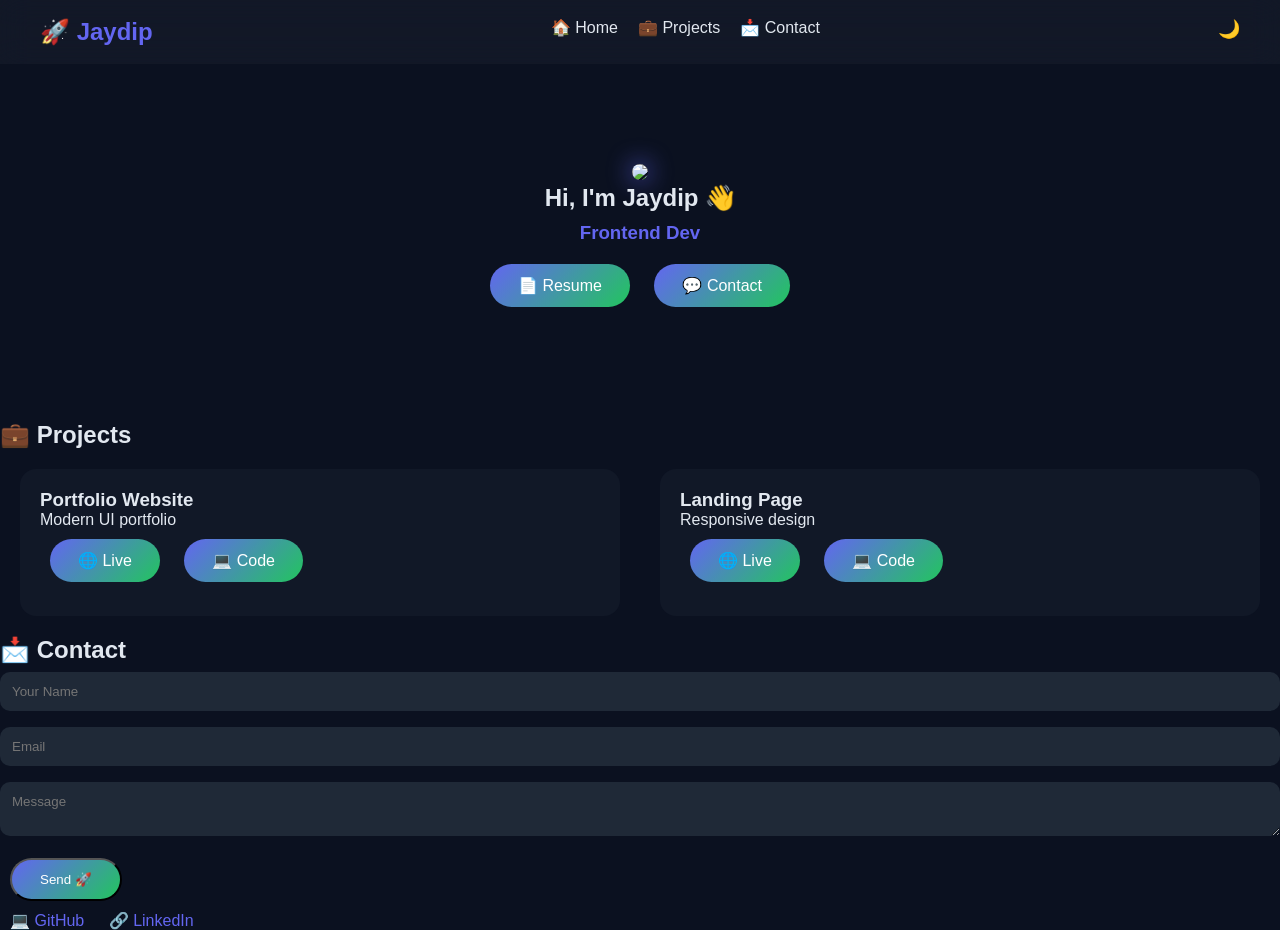
==== index.html @ b1b32c69 "Update index.html" ====
<!DOCTYPE html>
<html lang="en">
<head>
<meta charset="UTF-8">
<meta name="viewport" content="width=device-width, initial-scale=1.0">
<title>Jaydip | Portfolio</title>

<style>

/* RESET */
*{margin:0;padding:0;box-sizing:border-box;font-family:'Poppins',sans-serif}

/* THEME */
:root{
  --bg:#0b1120;
  --text:#e2e8f0;
  --card:#111827;
  --primary:#6366f1;
  --secondary:#22c55e;
}

.light{
  --bg:#f8fafc;
  --text:#0f172a;
  --card:#ffffff;
}

/* BODY */
body{
  background:var(--bg);
  color:var(--text);
  transition:.4s;
  scroll-behavior:smooth;
}

/* NAVBAR */
nav{
  position:sticky;
  top:0;
  display:flex;
  justify-content:space-between;
  padding:18px 40px;
  backdrop-filter:blur(15px);
  background:rgba(255,255,255,0.03);
}

nav h2{color:var(--primary)}

nav ul{
  display:flex;
  gap:20px;
  list-style:none;
}

nav a{
  color:var(--text);
  text-decoration:none;
  position:relative;
}

/* underline animation */
nav a::after{
  content:"";
  position:absolute;
  width:0%;
  height:2px;
  bottom:-5px;
  left:0;
  background:var(--primary);
  transition:.3s;
}
nav a:hover::after{width:100%}

/* toggle */
.toggle{
  cursor:pointer;
  font-size:18px;
}

/* HERO */
#home{
  text-align:center;
  padding:100px 20px;
}

#home img{
  width:120px;
  border-radius:50%;
  box-shadow:0 0 25px var(--primary);
}

#typing{
  color:var(--primary);
  margin:10px 0;
}

/* 💧 FLOW BUTTON */
.btn{
  position:relative;
  display:inline-block;
  padding:12px 28px;
  margin:10px;
  border-radius:30px;
  color:white;
  text-decoration:none;
  background:linear-gradient(135deg,var(--primary),var(--secondary));
  overflow:hidden;
  transition:.4s;
}

/* flowing shine */
.btn::before{
  content:"";
  position:absolute;
  top:0;
  left:-100%;
  width:100%;
  height:100%;
  background:linear-gradient(120deg,transparent,rgba(255,255,255,0.5),transparent);
  transition:.5s;
}

.btn:hover::before{left:100%}

.btn:hover{
  transform:translateY(-5px) scale(1.05);
  box-shadow:0 10px 25px rgba(99,102,241,0.5);
}

/* CARD */
.card{
  background:var(--card);
  padding:20px;
  border-radius:16px;
  margin:20px;
  transition:.4s;
  position:relative;
  overflow:hidden;
}

/* glass shine */
.card::before{
  content:"";
  position:absolute;
  top:0;
  left:-100%;
  width:50%;
  height:100%;
  background:linear-gradient(120deg,transparent,rgba(255,255,255,0.2),transparent);
  transform:skewX(-25deg);
}

.card:hover::before{
  animation:shine 1s forwards;
}

@keyframes shine{
  100%{left:150%;}
}

.card:hover{
  transform:translateY(-10px);
  box-shadow:0 20px 40px rgba(0,0,0,0.6);
}

/* PROJECT GRID */
.projects{
  display:grid;
  grid-template-columns:repeat(auto-fit,minmax(260px,1fr));
}

/* FORM */
input,textarea{
  width:100%;
  margin:8px 0;
  padding:12px;
  border:none;
  border-radius:10px;
  background:#1f2937;
  color:white;
}

/* SOCIAL */
.social a{
  margin:10px;
  color:var(--primary);
  text-decoration:none;
}

/* ANIMATION */
.hidden{
  opacity:0;
  transform:translateY(30px);
}
.show{
  opacity:1;
  transform:translateY(0);
  transition:.6s;
}

/* MOBILE */
@media(max-width:600px){
  nav{flex-direction:column;gap:10px}
}

</style>
</head>

<body>

<nav>
  <h2>🚀 Jaydip</h2>
  <ul>
    <li><a href="#home">🏠 Home</a></li>
    <li><a href="#projects">💼 Projects</a></li>
    <li><a href="#contact">📩 Contact</a></li>
  </ul>
  <div class="toggle" onclick="toggleMode()">🌙</div>
</nav>

<section id="home">
  <img src="https://via.placeholder.com/120">
  <h1>Hi, I'm Jaydip 👋</h1>
  <h3 id="typing"></h3>

  <a href="#" class="btn">📄 Resume</a>
  <a href="#contact" class="btn">💬 Contact</a>
</section>

<section id="projects" class="hidden">
  <h2>💼 Projects</h2>

  <div class="projects">
    <div class="card">
      <h3>Portfolio Website</h3>
      <p>Modern UI portfolio</p>
      <a href="#" class="btn">🌐 Live</a>
      <a href="#" class="btn">💻 Code</a>
    </div>

    <div class="card">
      <h3>Landing Page</h3>
      <p>Responsive design</p>
      <a href="#" class="btn">🌐 Live</a>
      <a href="#" class="btn">💻 Code</a>
    </div>
  </div>
</section>

<section id="contact" class="hidden">
  <h2>📩 Contact</h2>

  <form>
    <input type="text" placeholder="Your Name">
    <input type="email" placeholder="Email">
    <textarea placeholder="Message"></textarea>
    <button class="btn">Send 🚀</button>
  </form>

  <div class="social">
    <a href="#">💻 GitHub</a>
    <a href="#">🔗 LinkedIn</a>
  </div>
</section>

<script>

/* DARK MODE */
function toggleMode(){
  document.body.classList.toggle("light");
}

/* TYPING */
let t=["Frontend Developer","UI Designer","Web Learner"];
let i=0,j=0,cur="",del=false;

function type(){
  if(!del && j<=t[i].length) cur=t[i].substring(0,j++);
  else if(del && j>=0) cur=t[i].substring(0,j--);

  document.getElementById("typing").innerHTML=cur;

  if(j==t[i].length) del=true;
  if(j==0 && del){del=false;i=(i+1)%t.length;}

  setTimeout(type,100);
}
type();

/* SCROLL */
let obs=new IntersectionObserver(e=>{
  e.forEach(x=>{
    if(x.isIntersecting){
      x.target.classList.add("show");
    }
  });
});
document.querySelectorAll(".hidden").forEach(el=>obs.observe(el));

</script>

</body>
</html>
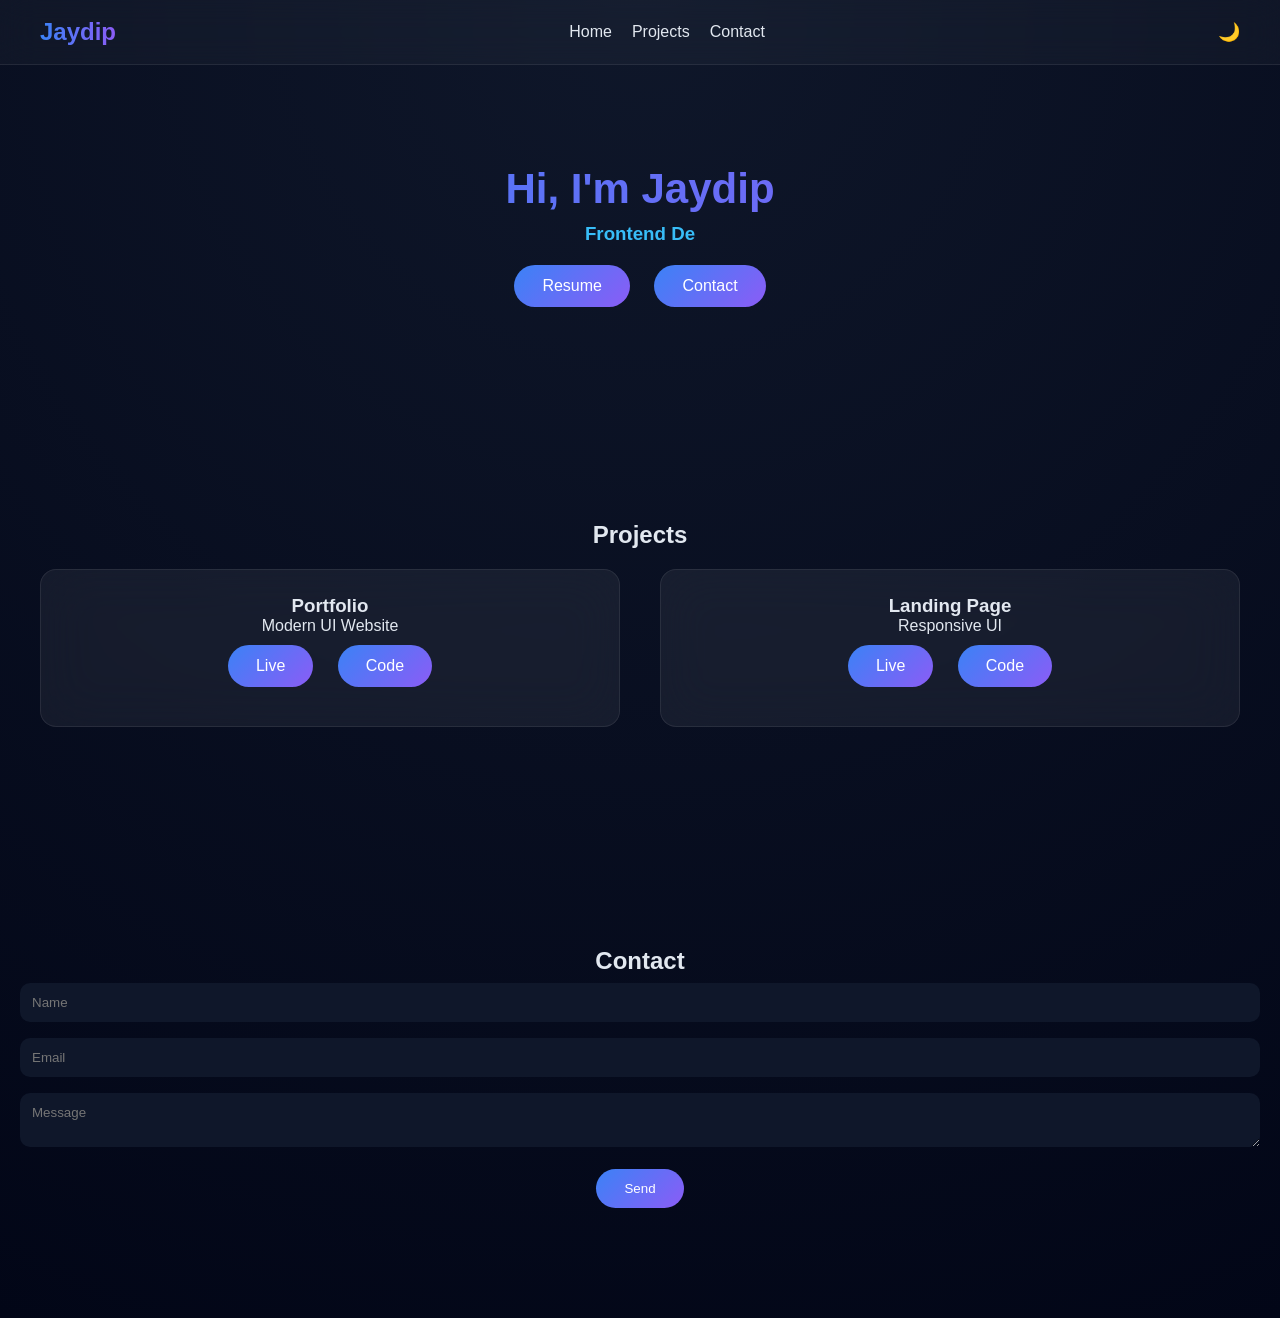
==== commit 55cdd914: "Update index.html" ====
--- a/index.html
+++ b/index.html
@@ -3,62 +3,64 @@
 <head>
 <meta charset="UTF-8">
 <meta name="viewport" content="width=device-width, initial-scale=1.0">
-<title>Jaydip | Portfolio</title>
+<title>Jaydip Portfolio</title>
 
 <style>
 
-/* RESET */
 *{margin:0;padding:0;box-sizing:border-box;font-family:'Poppins',sans-serif}
 
-/* THEME */
 :root{
-  --bg:#0b1120;
+  --bg:#020617;
+  --card:rgba(255,255,255,0.06);
   --text:#e2e8f0;
-  --card:#111827;
-  --primary:#6366f1;
-  --secondary:#22c55e;
+  --blue:#3b82f6;
+  --sky:#38bdf8;
+  --purple:#8b5cf6;
 }
 
 .light{
   --bg:#f8fafc;
-  --text:#0f172a;
+  --text:#020617;
   --card:#ffffff;
 }
 
-/* BODY */
 body{
-  background:var(--bg);
+  background:radial-gradient(circle at top,#0f172a,#020617);
   color:var(--text);
   transition:.4s;
   scroll-behavior:smooth;
 }
 
-/* NAVBAR */
 nav{
   position:sticky;
   top:0;
   display:flex;
   justify-content:space-between;
+  align-items:center;
   padding:18px 40px;
-  backdrop-filter:blur(15px);
+  backdrop-filter:blur(18px);
   background:rgba(255,255,255,0.03);
-}
-
-nav h2{color:var(--primary)}
+  border-bottom:1px solid rgba(255,255,255,0.08);
+}
+
+nav h2{
+  background:linear-gradient(90deg,var(--blue),var(--purple));
+  -webkit-background-clip:text;
+  -webkit-text-fill-color:transparent;
+}
 
 nav ul{
   display:flex;
+  list-style:none;
   gap:20px;
-  list-style:none;
 }
 
 nav a{
+  text-decoration:none;
   color:var(--text);
-  text-decoration:none;
   position:relative;
 }
 
-/* underline animation */
 nav a::after{
   content:"";
   position:absolute;
@@ -66,35 +68,34 @@
   height:2px;
   bottom:-5px;
   left:0;
-  background:var(--primary);
+  background:linear-gradient(90deg,var(--sky),var(--purple));
   transition:.3s;
 }
+
 nav a:hover::after{width:100%}
 
-/* toggle */
 .toggle{
   cursor:pointer;
   font-size:18px;
 }
 
-/* HERO */
-#home{
+section{
+  padding:100px 20px;
   text-align:center;
-  padding:100px 20px;
-}
-
-#home img{
-  width:120px;
-  border-radius:50%;
-  box-shadow:0 0 25px var(--primary);
+}
+
+#home h1{
+  font-size:42px;
+  background:linear-gradient(90deg,var(--blue),var(--purple));
+  -webkit-background-clip:text;
+  -webkit-text-fill-color:transparent;
 }
 
 #typing{
-  color:var(--primary);
+  color:var(--sky);
   margin:10px 0;
 }
 
-/* 💧 FLOW BUTTON */
 .btn{
   position:relative;
   display:inline-block;
@@ -103,12 +104,11 @@
   border-radius:30px;
   color:white;
   text-decoration:none;
-  background:linear-gradient(135deg,var(--primary),var(--secondary));
+  background:linear-gradient(135deg,var(--blue),var(--purple));
   overflow:hidden;
   transition:.4s;
 }
 
-/* flowing shine */
 .btn::before{
   content:"";
   position:absolute;
@@ -124,21 +124,21 @@
 
 .btn:hover{
   transform:translateY(-5px) scale(1.05);
-  box-shadow:0 10px 25px rgba(99,102,241,0.5);
-}
-
-/* CARD */
+  box-shadow:0 10px 30px rgba(59,130,246,0.5);
+}
+
 .card{
+  margin:20px;
+  padding:25px;
+  border-radius:16px;
   background:var(--card);
-  padding:20px;
-  border-radius:16px;
-  margin:20px;
+  backdrop-filter:blur(25px);
+  border:1px solid rgba(255,255,255,0.08);
   transition:.4s;
   position:relative;
   overflow:hidden;
 }
 
-/* glass shine */
 .card::before{
   content:"";
   position:absolute;
@@ -146,59 +146,54 @@
   left:-100%;
   width:50%;
   height:100%;
-  background:linear-gradient(120deg,transparent,rgba(255,255,255,0.2),transparent);
+  background:linear-gradient(120deg,transparent,rgba(255,255,255,0.25),transparent);
   transform:skewX(-25deg);
 }
 
 .card:hover::before{
-  animation:shine 1s forwards;
-}
-
-@keyframes shine{
+  animation:glass 1s forwards;
+}
+
+@keyframes glass{
   100%{left:150%;}
 }
 
 .card:hover{
-  transform:translateY(-10px);
+  transform:translateY(-12px);
   box-shadow:0 20px 40px rgba(0,0,0,0.6);
 }
 
-/* PROJECT GRID */
 .projects{
   display:grid;
   grid-template-columns:repeat(auto-fit,minmax(260px,1fr));
 }
 
-/* FORM */
 input,textarea{
   width:100%;
   margin:8px 0;
   padding:12px;
   border:none;
   border-radius:10px;
-  background:#1f2937;
+  background:#0f172a;
   color:white;
 }
 
-/* SOCIAL */
-.social a{
-  margin:10px;
-  color:var(--primary);
-  text-decoration:none;
-}
-
-/* ANIMATION */
+button{
+  margin-top:10px;
+  border:none;
+}
+
 .hidden{
   opacity:0;
   transform:translateY(30px);
 }
+
 .show{
   opacity:1;
   transform:translateY(0);
   transition:.6s;
 }
 
-/* MOBILE */
 @media(max-width:600px){
   nav{flex-direction:column;gap:10px}
 }
@@ -209,68 +204,56 @@
 <body>
 
 <nav>
-  <h2>🚀 Jaydip</h2>
+  <h2>Jaydip</h2>
   <ul>
-    <li><a href="#home">🏠 Home</a></li>
-    <li><a href="#projects">💼 Projects</a></li>
-    <li><a href="#contact">📩 Contact</a></li>
+    <li><a href="#home">Home</a></li>
+    <li><a href="#projects">Projects</a></li>
+    <li><a href="#contact">Contact</a></li>
   </ul>
   <div class="toggle" onclick="toggleMode()">🌙</div>
 </nav>
 
 <section id="home">
-  <img src="https://via.placeholder.com/120">
-  <h1>Hi, I'm Jaydip 👋</h1>
+  <h1>Hi, I'm Jaydip</h1>
   <h3 id="typing"></h3>
-
-  <a href="#" class="btn">📄 Resume</a>
-  <a href="#contact" class="btn">💬 Contact</a>
+  <a href="#" class="btn">Resume</a>
+  <a href="#contact" class="btn">Contact</a>
 </section>
 
 <section id="projects" class="hidden">
-  <h2>💼 Projects</h2>
-
+  <h2>Projects</h2>
   <div class="projects">
     <div class="card">
-      <h3>Portfolio Website</h3>
-      <p>Modern UI portfolio</p>
-      <a href="#" class="btn">🌐 Live</a>
-      <a href="#" class="btn">💻 Code</a>
+      <h3>Portfolio</h3>
+      <p>Modern UI Website</p>
+      <a href="#" class="btn">Live</a>
+      <a href="#" class="btn">Code</a>
     </div>
-
     <div class="card">
       <h3>Landing Page</h3>
-      <p>Responsive design</p>
-      <a href="#" class="btn">🌐 Live</a>
-      <a href="#" class="btn">💻 Code</a>
+      <p>Responsive UI</p>
+      <a href="#" class="btn">Live</a>
+      <a href="#" class="btn">Code</a>
     </div>
   </div>
 </section>
 
 <section id="contact" class="hidden">
-  <h2>📩 Contact</h2>
-
+  <h2>Contact</h2>
   <form>
-    <input type="text" placeholder="Your Name">
+    <input type="text" placeholder="Name">
     <input type="email" placeholder="Email">
     <textarea placeholder="Message"></textarea>
-    <button class="btn">Send 🚀</button>
+    <button class="btn">Send</button>
   </form>
-
-  <div class="social">
-    <a href="#">💻 GitHub</a>
-    <a href="#">🔗 LinkedIn</a>
-  </div>
 </section>
 
 <script>
 
-/* DARK MODE */
 function toggleMode(){
   document.body.classList.toggle("light");
 }
 
-/* TYPING */
 let t=["Frontend Developer","UI Designer","Web Learner"];
 let i=0,j=0,cur="",del=false;
 
@@ -287,7 +270,6 @@
 }
 type();
 
-/* SCROLL */
 let obs=new IntersectionObserver(e=>{
   e.forEach(x=>{
     if(x.isIntersecting){
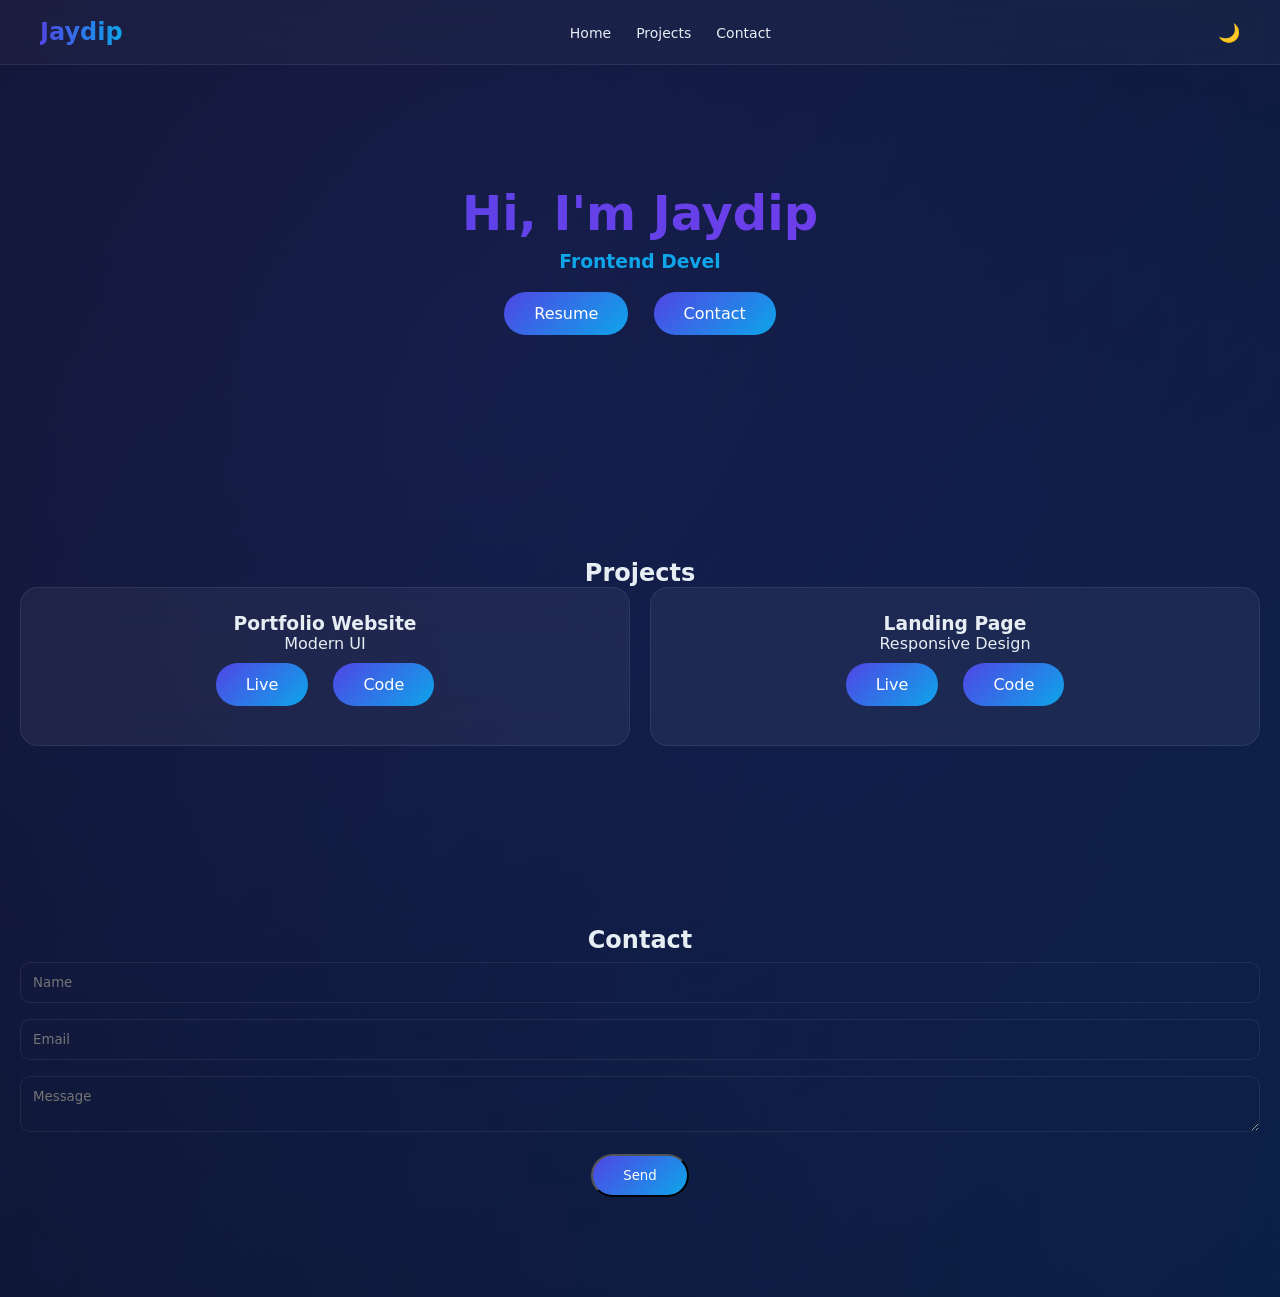
==== commit d8386124: "Update index.html" ====
--- a/index.html
+++ b/index.html
@@ -3,199 +3,233 @@
 <head>
 <meta charset="UTF-8">
 <meta name="viewport" content="width=device-width, initial-scale=1.0">
-<title>Jaydip Portfolio</title>
+<title>Jaydip | Portfolio</title>
 
 <style>
 
-*{margin:0;padding:0;box-sizing:border-box;font-family:'Poppins',sans-serif}
+*{
+margin:0;
+padding:0;
+box-sizing:border-box;
+font-family:system-ui,-apple-system,Segoe UI,Roboto;
+}
 
 :root{
-  --bg:#020617;
-  --card:rgba(255,255,255,0.06);
-  --text:#e2e8f0;
-  --blue:#3b82f6;
-  --sky:#38bdf8;
-  --purple:#8b5cf6;
+--bg:#0a0f1c;
+--bg2:#020617;
+--text:#e6edf3;
+--muted:#94a3b8;
+--primary:#4f46e5;
+--accent:#0ea5e9;
+--violet:#7c3aed;
+--card:rgba(255,255,255,0.05);
+--border:rgba(255,255,255,0.08);
 }
 
 .light{
-  --bg:#f8fafc;
-  --text:#020617;
-  --card:#ffffff;
+--bg:#f8fafc;
+--bg2:#e2e8f0;
+--text:#020617;
+--card:#ffffff;
+--border:#e2e8f0;
 }
 
 body{
-  background:radial-gradient(circle at top,#0f172a,#020617);
-  color:var(--text);
-  transition:.4s;
-  scroll-behavior:smooth;
+background:linear-gradient(120deg,var(--bg),var(--bg2));
+color:var(--text);
+overflow-x:hidden;
+}
+
+/* animated bg */
+body::before{
+content:"";
+position:fixed;
+width:200%;
+height:200%;
+background:radial-gradient(circle at 20% 20%,rgba(79,70,229,0.2),transparent),
+radial-gradient(circle at 80% 80%,rgba(14,165,233,0.2),transparent);
+animation:bgmove 20s linear infinite;
+z-index:-1;
+}
+
+@keyframes bgmove{
+0%{transform:translate(0,0)}
+50%{transform:translate(-10%,-10%)}
+100%{transform:translate(0,0)}
 }
 
 nav{
-  position:sticky;
-  top:0;
-  display:flex;
-  justify-content:space-between;
-  align-items:center;
-  padding:18px 40px;
-  backdrop-filter:blur(18px);
-  background:rgba(255,255,255,0.03);
-  border-bottom:1px solid rgba(255,255,255,0.08);
+display:flex;
+justify-content:space-between;
+align-items:center;
+padding:18px 40px;
+backdrop-filter:blur(18px);
+background:rgba(255,255,255,0.03);
+border-bottom:1px solid var(--border);
+position:sticky;
+top:0;
 }
 
 nav h2{
-  background:linear-gradient(90deg,var(--blue),var(--purple));
-  -webkit-background-clip:text;
-  -webkit-text-fill-color:transparent;
+background:linear-gradient(90deg,var(--primary),var(--accent));
+-webkit-background-clip:text;
+-webkit-text-fill-color:transparent;
 }
 
 nav ul{
-  display:flex;
-  list-style:none;
-  gap:20px;
+display:flex;
+gap:25px;
+list-style:none;
 }
 
 nav a{
-  text-decoration:none;
-  color:var(--text);
-  position:relative;
+text-decoration:none;
+color:var(--text);
+font-size:14px;
+position:relative;
 }
 
 nav a::after{
-  content:"";
-  position:absolute;
-  width:0%;
-  height:2px;
-  bottom:-5px;
-  left:0;
-  background:linear-gradient(90deg,var(--sky),var(--purple));
-  transition:.3s;
-}
-
-nav a:hover::after{width:100%}
+content:"";
+position:absolute;
+bottom:-5px;
+left:0;
+width:0%;
+height:2px;
+background:linear-gradient(90deg,var(--accent),var(--violet));
+transition:.3s;
+}
+
+nav a:hover::after{
+width:100%;
+}
 
 .toggle{
-  cursor:pointer;
-  font-size:18px;
-}
-
+cursor:pointer;
+font-size:18px;
+}
+
+/* hero */
+#home{
+text-align:center;
+padding:120px 20px;
+}
+
+#home h1{
+font-size:48px;
+background:linear-gradient(90deg,var(--primary),var(--violet));
+-webkit-background-clip:text;
+-webkit-text-fill-color:transparent;
+}
+
+#typing{
+color:var(--accent);
+margin:10px 0;
+}
+
+/* buttons */
+.btn{
+position:relative;
+display:inline-block;
+padding:12px 30px;
+margin:10px;
+border-radius:40px;
+background:linear-gradient(135deg,var(--primary),var(--accent));
+color:white;
+text-decoration:none;
+overflow:hidden;
+transition:.4s;
+}
+
+.btn::before{
+content:"";
+position:absolute;
+width:120%;
+height:120%;
+background:linear-gradient(120deg,transparent,rgba(255,255,255,0.4),transparent);
+top:0;
+left:-120%;
+transition:.6s;
+}
+
+.btn:hover::before{
+left:120%;
+}
+
+.btn:hover{
+transform:translateY(-6px) scale(1.05);
+box-shadow:0 15px 35px rgba(79,70,229,0.4);
+}
+
+/* sections */
 section{
-  padding:100px 20px;
-  text-align:center;
-}
-
-#home h1{
-  font-size:42px;
-  background:linear-gradient(90deg,var(--blue),var(--purple));
-  -webkit-background-clip:text;
-  -webkit-text-fill-color:transparent;
-}
-
-#typing{
-  color:var(--sky);
-  margin:10px 0;
-}
-
-.btn{
-  position:relative;
-  display:inline-block;
-  padding:12px 28px;
-  margin:10px;
-  border-radius:30px;
-  color:white;
-  text-decoration:none;
-  background:linear-gradient(135deg,var(--blue),var(--purple));
-  overflow:hidden;
-  transition:.4s;
-}
-
-.btn::before{
-  content:"";
-  position:absolute;
-  top:0;
-  left:-100%;
-  width:100%;
-  height:100%;
-  background:linear-gradient(120deg,transparent,rgba(255,255,255,0.5),transparent);
-  transition:.5s;
-}
-
-.btn:hover::before{left:100%}
-
-.btn:hover{
-  transform:translateY(-5px) scale(1.05);
-  box-shadow:0 10px 30px rgba(59,130,246,0.5);
+padding:90px 20px;
+text-align:center;
+}
+
+/* cards */
+.projects{
+display:grid;
+grid-template-columns:repeat(auto-fit,minmax(260px,1fr));
+gap:20px;
 }
 
 .card{
-  margin:20px;
-  padding:25px;
-  border-radius:16px;
-  background:var(--card);
-  backdrop-filter:blur(25px);
-  border:1px solid rgba(255,255,255,0.08);
-  transition:.4s;
-  position:relative;
-  overflow:hidden;
-}
-
-.card::before{
-  content:"";
-  position:absolute;
-  top:0;
-  left:-100%;
-  width:50%;
-  height:100%;
-  background:linear-gradient(120deg,transparent,rgba(255,255,255,0.25),transparent);
-  transform:skewX(-25deg);
-}
-
-.card:hover::before{
-  animation:glass 1s forwards;
-}
-
-@keyframes glass{
-  100%{left:150%;}
+background:var(--card);
+border:1px solid var(--border);
+border-radius:18px;
+padding:25px;
+backdrop-filter:blur(20px);
+transition:.4s;
+position:relative;
+overflow:hidden;
+}
+
+.card::after{
+content:"";
+position:absolute;
+inset:0;
+background:linear-gradient(120deg,transparent,rgba(255,255,255,0.2),transparent);
+opacity:0;
+transition:.4s;
+}
+
+.card:hover::after{
+opacity:1;
 }
 
 .card:hover{
-  transform:translateY(-12px);
-  box-shadow:0 20px 40px rgba(0,0,0,0.6);
-}
-
-.projects{
-  display:grid;
-  grid-template-columns:repeat(auto-fit,minmax(260px,1fr));
-}
-
+transform:translateY(-12px) scale(1.02);
+box-shadow:0 25px 50px rgba(0,0,0,0.5);
+}
+
+/* form */
 input,textarea{
-  width:100%;
-  margin:8px 0;
-  padding:12px;
-  border:none;
-  border-radius:10px;
-  background:#0f172a;
-  color:white;
-}
-
-button{
-  margin-top:10px;
-  border:none;
-}
-
+width:100%;
+padding:12px;
+margin:8px 0;
+border-radius:10px;
+border:1px solid var(--border);
+background:transparent;
+color:var(--text);
+}
+
+/* reveal */
 .hidden{
-  opacity:0;
-  transform:translateY(30px);
+opacity:0;
+transform:translateY(40px);
 }
 
 .show{
-  opacity:1;
-  transform:translateY(0);
-  transition:.6s;
-}
-
+opacity:1;
+transform:translateY(0);
+transition:.8s ease;
+}
+
+/* mobile */
 @media(max-width:600px){
-  nav{flex-direction:column;gap:10px}
+nav{flex-direction:column;gap:10px}
+#home h1{font-size:34px}
 }
 
 </style>
@@ -204,79 +238,83 @@
 <body>
 
 <nav>
-  <h2>Jaydip</h2>
-  <ul>
-    <li><a href="#home">Home</a></li>
-    <li><a href="#projects">Projects</a></li>
-    <li><a href="#contact">Contact</a></li>
-  </ul>
-  <div class="toggle" onclick="toggleMode()">🌙</div>
+<h2>Jaydip</h2>
+<ul>
+<li><a href="#home">Home</a></li>
+<li><a href="#projects">Projects</a></li>
+<li><a href="#contact">Contact</a></li>
+</ul>
+<div class="toggle" onclick="toggleMode()">🌙</div>
 </nav>
 
 <section id="home">
-  <h1>Hi, I'm Jaydip</h1>
-  <h3 id="typing"></h3>
-  <a href="#" class="btn">Resume</a>
-  <a href="#contact" class="btn">Contact</a>
+<h1>Hi, I'm Jaydip</h1>
+<h3 id="typing"></h3>
+<a href="#" class="btn">Resume</a>
+<a href="#contact" class="btn">Contact</a>
 </section>
 
 <section id="projects" class="hidden">
-  <h2>Projects</h2>
-  <div class="projects">
-    <div class="card">
-      <h3>Portfolio</h3>
-      <p>Modern UI Website</p>
-      <a href="#" class="btn">Live</a>
-      <a href="#" class="btn">Code</a>
-    </div>
-    <div class="card">
-      <h3>Landing Page</h3>
-      <p>Responsive UI</p>
-      <a href="#" class="btn">Live</a>
-      <a href="#" class="btn">Code</a>
-    </div>
-  </div>
+<h2>Projects</h2>
+
+<div class="projects">
+<div class="card">
+<h3>Portfolio Website</h3>
+<p>Modern UI</p>
+<a href="#" class="btn">Live</a>
+<a href="#" class="btn">Code</a>
+</div>
+
+<div class="card">
+<h3>Landing Page</h3>
+<p>Responsive Design</p>
+<a href="#" class="btn">Live</a>
+<a href="#" class="btn">Code</a>
+</div>
+</div>
+
 </section>
 
 <section id="contact" class="hidden">
-  <h2>Contact</h2>
-  <form>
-    <input type="text" placeholder="Name">
-    <input type="email" placeholder="Email">
-    <textarea placeholder="Message"></textarea>
-    <button class="btn">Send</button>
-  </form>
+<h2>Contact</h2>
+<form>
+<input type="text" placeholder="Name">
+<input type="email" placeholder="Email">
+<textarea placeholder="Message"></textarea>
+<button class="btn">Send</button>
+</form>
 </section>
 
 <script>
 
 function toggleMode(){
-  document.body.classList.toggle("light");
-}
-
-let t=["Frontend Developer","UI Designer","Web Learner"];
+document.body.classList.toggle("light");
+}
+
+let t=["Frontend Developer","UI Designer","Web Developer"];
 let i=0,j=0,cur="",del=false;
 
 function type(){
-  if(!del && j<=t[i].length) cur=t[i].substring(0,j++);
-  else if(del && j>=0) cur=t[i].substring(0,j--);
-
-  document.getElementById("typing").innerHTML=cur;
-
-  if(j==t[i].length) del=true;
-  if(j==0 && del){del=false;i=(i+1)%t.length;}
-
-  setTimeout(type,100);
+if(!del && j<=t[i].length) cur=t[i].substring(0,j++);
+else if(del && j>=0) cur=t[i].substring(0,j--);
+
+document.getElementById("typing").innerHTML=cur;
+
+if(j==t[i].length) del=true;
+if(j==0 && del){del=false;i=(i+1)%t.length;}
+
+setTimeout(type,90);
 }
 type();
 
 let obs=new IntersectionObserver(e=>{
-  e.forEach(x=>{
-    if(x.isIntersecting){
-      x.target.classList.add("show");
-    }
-  });
+e.forEach(x=>{
+if(x.isIntersecting){
+x.target.classList.add("show");
+}
 });
+});
+
 document.querySelectorAll(".hidden").forEach(el=>obs.observe(el));
 
 </script>
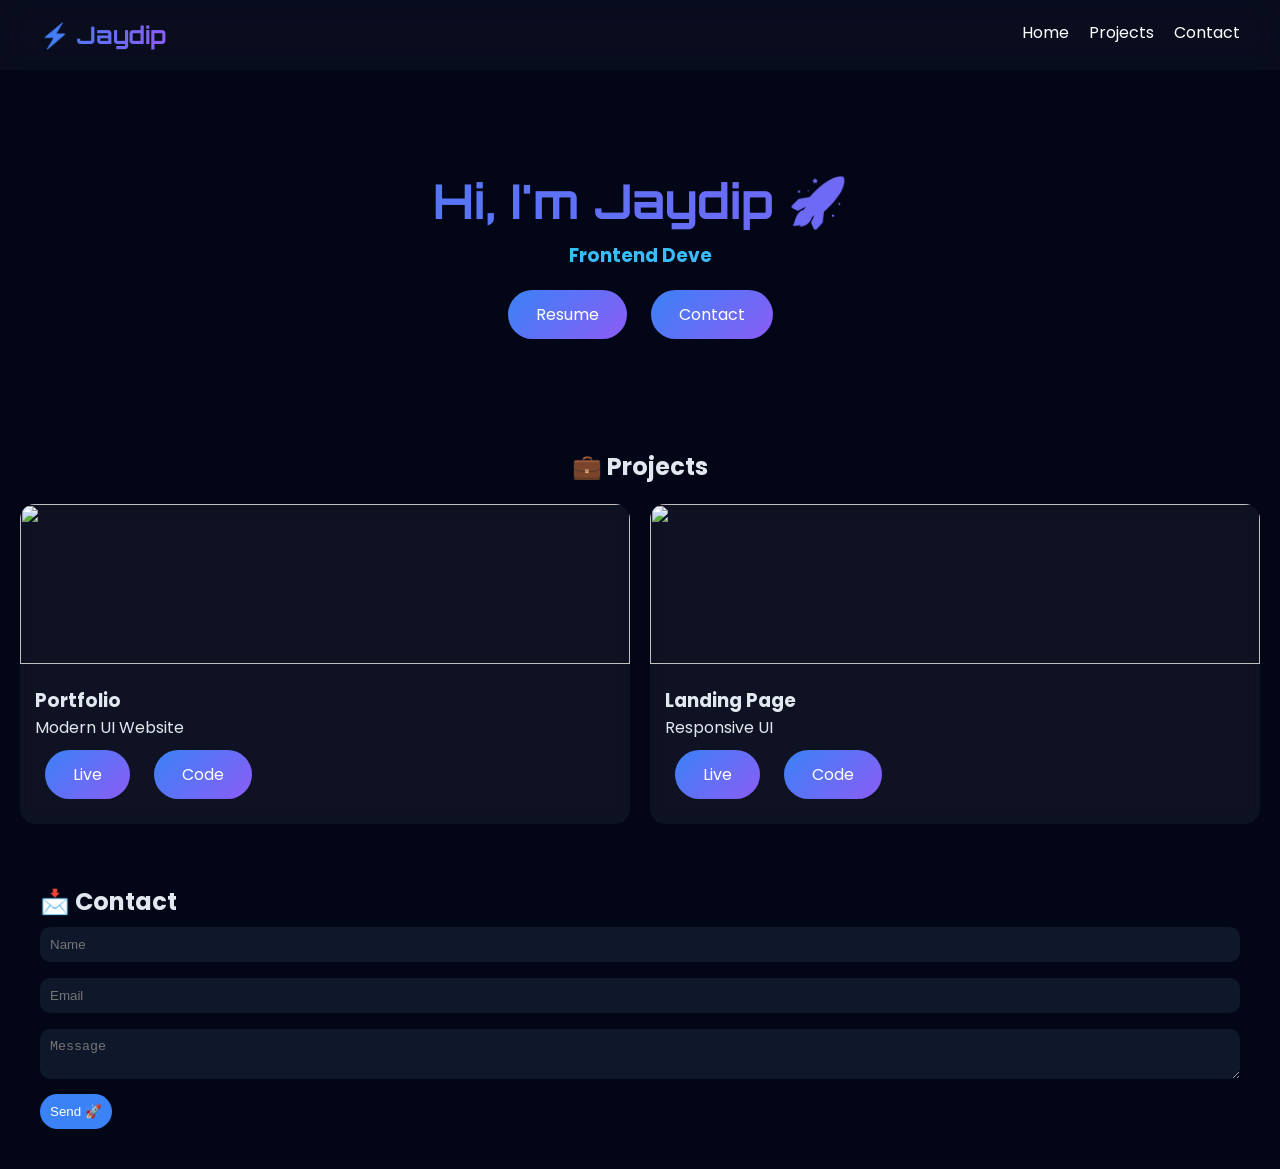
==== commit 4af82de5: "Update index.html" ====
--- a/index.html
+++ b/index.html
@@ -5,87 +5,46 @@
 <meta name="viewport" content="width=device-width, initial-scale=1.0">
 <title>Jaydip | Portfolio</title>
 
+<link href="https://fonts.googleapis.com/css2?family=Orbitron:wght@500&family=Poppins:wght@300;500&display=swap" rel="stylesheet">
+
 <style>
 
-*{
-margin:0;
-padding:0;
-box-sizing:border-box;
-font-family:system-ui,-apple-system,Segoe UI,Roboto;
-}
-
-:root{
---bg:#0a0f1c;
---bg2:#020617;
---text:#e6edf3;
---muted:#94a3b8;
---primary:#4f46e5;
---accent:#0ea5e9;
---violet:#7c3aed;
---card:rgba(255,255,255,0.05);
---border:rgba(255,255,255,0.08);
-}
-
-.light{
---bg:#f8fafc;
---bg2:#e2e8f0;
---text:#020617;
---card:#ffffff;
---border:#e2e8f0;
-}
+*{margin:0;padding:0;box-sizing:border-box}
 
 body{
-background:linear-gradient(120deg,var(--bg),var(--bg2));
-color:var(--text);
+font-family:'Poppins',sans-serif;
+background:#020617;
+color:#e2e8f0;
 overflow-x:hidden;
 }
 
-/* animated bg */
-body::before{
-content:"";
-position:fixed;
-width:200%;
-height:200%;
-background:radial-gradient(circle at 20% 20%,rgba(79,70,229,0.2),transparent),
-radial-gradient(circle at 80% 80%,rgba(14,165,233,0.2),transparent);
-animation:bgmove 20s linear infinite;
-z-index:-1;
-}
-
-@keyframes bgmove{
-0%{transform:translate(0,0)}
-50%{transform:translate(-10%,-10%)}
-100%{transform:translate(0,0)}
-}
-
+/* NAV */
 nav{
 display:flex;
 justify-content:space-between;
-align-items:center;
-padding:18px 40px;
-backdrop-filter:blur(18px);
+padding:20px 40px;
+backdrop-filter:blur(15px);
 background:rgba(255,255,255,0.03);
-border-bottom:1px solid var(--border);
 position:sticky;
 top:0;
 }
 
 nav h2{
-background:linear-gradient(90deg,var(--primary),var(--accent));
+font-family:'Orbitron',sans-serif;
+background:linear-gradient(90deg,#3b82f6,#8b5cf6);
 -webkit-background-clip:text;
 -webkit-text-fill-color:transparent;
 }
 
 nav ul{
 display:flex;
-gap:25px;
+gap:20px;
 list-style:none;
 }
 
 nav a{
+color:white;
 text-decoration:none;
-color:var(--text);
-font-size:14px;
 position:relative;
 }
 
@@ -94,143 +53,103 @@
 position:absolute;
 bottom:-5px;
 left:0;
-width:0%;
+width:0;
 height:2px;
-background:linear-gradient(90deg,var(--accent),var(--violet));
+background:#3b82f6;
 transition:.3s;
 }
-
-nav a:hover::after{
-width:100%;
-}
-
-.toggle{
-cursor:pointer;
-font-size:18px;
-}
-
-/* hero */
+nav a:hover::after{width:100%}
+
+/* HERO */
 #home{
 text-align:center;
-padding:120px 20px;
+padding:100px 20px;
 }
 
 #home h1{
+font-family:'Orbitron',sans-serif;
 font-size:48px;
-background:linear-gradient(90deg,var(--primary),var(--violet));
+background:linear-gradient(90deg,#3b82f6,#8b5cf6);
 -webkit-background-clip:text;
 -webkit-text-fill-color:transparent;
 }
 
 #typing{
-color:var(--accent);
+color:#38bdf8;
 margin:10px 0;
 }
 
-/* buttons */
+/* BUTTON */
 .btn{
-position:relative;
 display:inline-block;
-padding:12px 30px;
 margin:10px;
-border-radius:40px;
-background:linear-gradient(135deg,var(--primary),var(--accent));
+padding:12px 28px;
+border-radius:30px;
+background:linear-gradient(135deg,#3b82f6,#8b5cf6);
 color:white;
 text-decoration:none;
-overflow:hidden;
 transition:.4s;
 }
 
-.btn::before{
-content:"";
-position:absolute;
-width:120%;
-height:120%;
-background:linear-gradient(120deg,transparent,rgba(255,255,255,0.4),transparent);
-top:0;
-left:-120%;
-transition:.6s;
-}
-
-.btn:hover::before{
-left:120%;
-}
-
 .btn:hover{
-transform:translateY(-6px) scale(1.05);
-box-shadow:0 15px 35px rgba(79,70,229,0.4);
-}
-
-/* sections */
-section{
-padding:90px 20px;
-text-align:center;
-}
-
-/* cards */
+transform:scale(1.1);
+box-shadow:0 0 20px #3b82f6;
+}
+
+/* PROJECT */
 .projects{
 display:grid;
 grid-template-columns:repeat(auto-fit,minmax(260px,1fr));
 gap:20px;
+padding:20px;
 }
 
 .card{
-background:var(--card);
-border:1px solid var(--border);
-border-radius:18px;
-padding:25px;
-backdrop-filter:blur(20px);
+background:rgba(255,255,255,0.05);
+border-radius:15px;
+overflow:hidden;
+backdrop-filter:blur(10px);
 transition:.4s;
-position:relative;
-overflow:hidden;
-}
-
-.card::after{
-content:"";
-position:absolute;
-inset:0;
-background:linear-gradient(120deg,transparent,rgba(255,255,255,0.2),transparent);
-opacity:0;
+}
+
+.card img{
+width:100%;
+height:160px;
+object-fit:cover;
 transition:.4s;
 }
 
-.card:hover::after{
-opacity:1;
-}
-
-.card:hover{
-transform:translateY(-12px) scale(1.02);
-box-shadow:0 25px 50px rgba(0,0,0,0.5);
-}
-
-/* form */
+.card:hover img{
+transform:scale(1.1);
+}
+
+.card-content{
+padding:15px;
+}
+
+/* FORM */
 input,textarea{
 width:100%;
-padding:12px;
 margin:8px 0;
+padding:10px;
 border-radius:10px;
-border:1px solid var(--border);
-background:transparent;
-color:var(--text);
-}
-
-/* reveal */
-.hidden{
-opacity:0;
-transform:translateY(40px);
-}
-
-.show{
-opacity:1;
-transform:translateY(0);
-transition:.8s ease;
-}
-
-/* mobile */
-@media(max-width:600px){
-nav{flex-direction:column;gap:10px}
-#home h1{font-size:34px}
-}
+border:none;
+background:#0f172a;
+color:white;
+}
+
+button{
+padding:10px;
+border:none;
+border-radius:20px;
+background:#3b82f6;
+color:white;
+cursor:pointer;
+}
+
+/* ANIMATION */
+.hidden{opacity:0;transform:translateY(30px)}
+.show{opacity:1;transform:translateY(0);transition:.6s}
 
 </style>
 </head>
@@ -238,58 +157,62 @@
 <body>
 
 <nav>
-<h2>Jaydip</h2>
+<h2>⚡ Jaydip</h2>
 <ul>
 <li><a href="#home">Home</a></li>
 <li><a href="#projects">Projects</a></li>
 <li><a href="#contact">Contact</a></li>
 </ul>
-<div class="toggle" onclick="toggleMode()">🌙</div>
 </nav>
 
 <section id="home">
-<h1>Hi, I'm Jaydip</h1>
+<h1>Hi, I'm Jaydip 🚀</h1>
 <h3 id="typing"></h3>
 <a href="#" class="btn">Resume</a>
 <a href="#contact" class="btn">Contact</a>
 </section>
 
 <section id="projects" class="hidden">
-<h2>Projects</h2>
+<h2 style="text-align:center">💼 Projects</h2>
 
 <div class="projects">
+
 <div class="card">
-<h3>Portfolio Website</h3>
-<p>Modern UI</p>
+<img src="https://source.unsplash.com/600x400/?technology,code">
+<div class="card-content">
+<h3>Portfolio</h3>
+<p>Modern UI Website</p>
 <a href="#" class="btn">Live</a>
 <a href="#" class="btn">Code</a>
 </div>
+</div>
 
 <div class="card">
+<img src="https://source.unsplash.com/600x400/?website,design">
+<div class="card-content">
 <h3>Landing Page</h3>
-<p>Responsive Design</p>
+<p>Responsive UI</p>
 <a href="#" class="btn">Live</a>
 <a href="#" class="btn">Code</a>
 </div>
 </div>
 
+</div>
 </section>
 
-<section id="contact" class="hidden">
-<h2>Contact</h2>
+<section id="contact" class="hidden" style="padding:40px">
+<h2>📩 Contact</h2>
+
 <form>
 <input type="text" placeholder="Name">
 <input type="email" placeholder="Email">
 <textarea placeholder="Message"></textarea>
-<button class="btn">Send</button>
+<button>Send 🚀</button>
 </form>
+
 </section>
 
 <script>
-
-function toggleMode(){
-document.body.classList.toggle("light");
-}
 
 let t=["Frontend Developer","UI Designer","Web Developer"];
 let i=0,j=0,cur="",del=false;
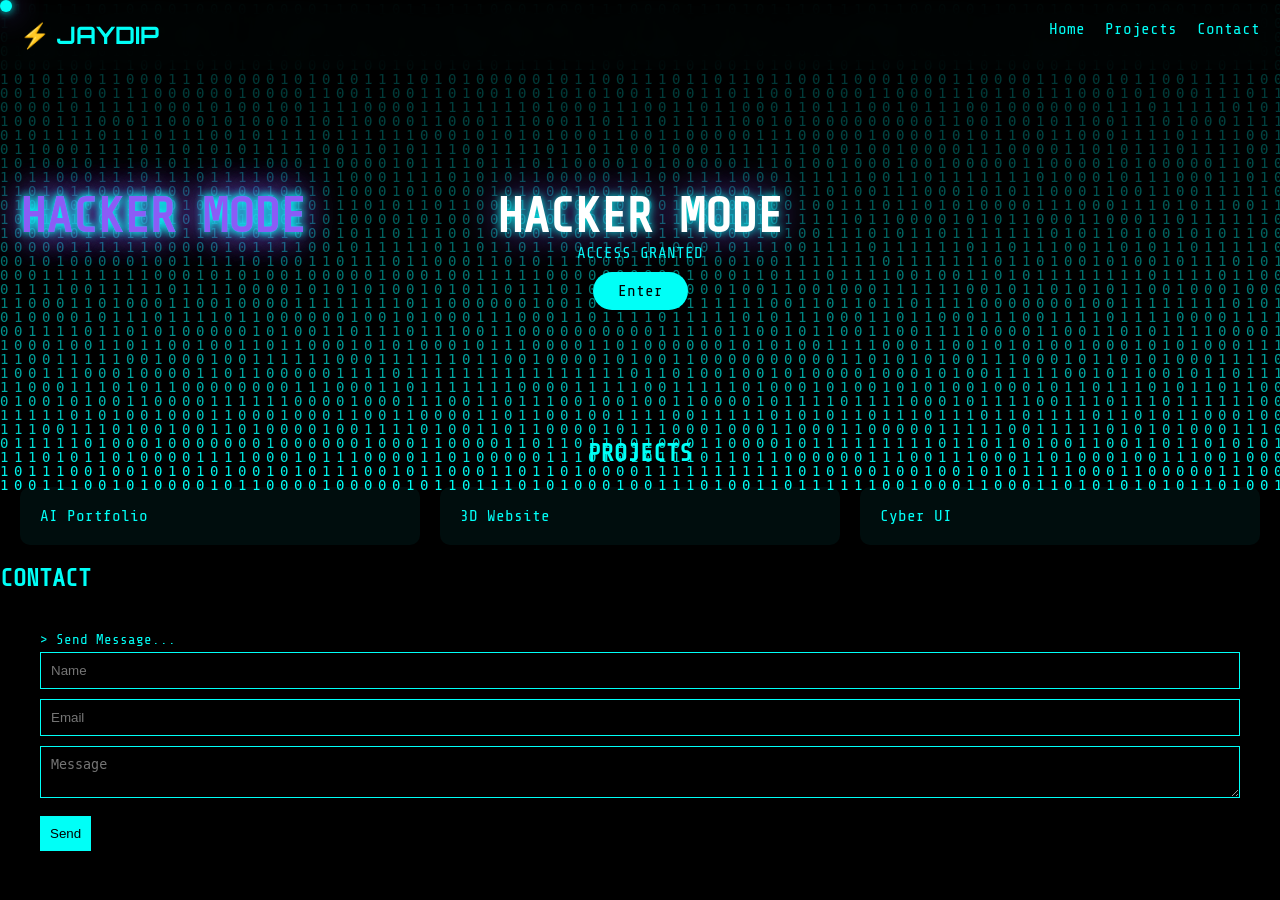
==== commit 08f34cd5: "Update index.html" ====
--- a/index.html
+++ b/index.html
@@ -3,37 +3,54 @@
 <head>
 <meta charset="UTF-8">
 <meta name="viewport" content="width=device-width, initial-scale=1.0">
-<title>Jaydip | Portfolio</title>
-
-<link href="https://fonts.googleapis.com/css2?family=Orbitron:wght@500&family=Poppins:wght@300;500&display=swap" rel="stylesheet">
+<title>Jaydip | Hacker Portfolio</title>
+
+<link href="https://fonts.googleapis.com/css2?family=Orbitron:wght@500&family=Share+Tech+Mono&display=swap" rel="stylesheet">
 
 <style>
 
 *{margin:0;padding:0;box-sizing:border-box}
 
 body{
-font-family:'Poppins',sans-serif;
-background:#020617;
-color:#e2e8f0;
+font-family:'Share Tech Mono',monospace;
+background:#000;
+color:#00fff7;
 overflow-x:hidden;
+cursor:none;
+}
+
+/* MATRIX CANVAS */
+canvas{
+position:fixed;
+top:0;
+left:0;
+z-index:-2;
+}
+
+/* CURSOR */
+.cursor{
+width:12px;
+height:12px;
+background:#00fff7;
+position:fixed;
+border-radius:50%;
+pointer-events:none;
+box-shadow:0 0 10px #00fff7,0 0 30px #8b5cf6;
+z-index:999;
 }
 
 /* NAV */
 nav{
 display:flex;
 justify-content:space-between;
-padding:20px 40px;
-backdrop-filter:blur(15px);
-background:rgba(255,255,255,0.03);
-position:sticky;
-top:0;
+padding:20px;
+background:rgba(0,0,0,0.5);
+backdrop-filter:blur(10px);
 }
 
 nav h2{
-font-family:'Orbitron',sans-serif;
-background:linear-gradient(90deg,#3b82f6,#8b5cf6);
--webkit-background-clip:text;
--webkit-text-fill-color:transparent;
+font-family:'Orbitron';
+color:#00fff7;
 }
 
 nav ul{
@@ -43,111 +60,115 @@
 }
 
 nav a{
-color:white;
+color:#00fff7;
 text-decoration:none;
-position:relative;
-}
-
-nav a::after{
-content:"";
-position:absolute;
-bottom:-5px;
-left:0;
-width:0;
-height:2px;
-background:#3b82f6;
-transition:.3s;
-}
-nav a:hover::after{width:100%}
+}
 
 /* HERO */
 #home{
 text-align:center;
-padding:100px 20px;
+padding:120px 20px;
 }
 
 #home h1{
-font-family:'Orbitron',sans-serif;
 font-size:48px;
-background:linear-gradient(90deg,#3b82f6,#8b5cf6);
--webkit-background-clip:text;
--webkit-text-fill-color:transparent;
-}
-
-#typing{
-color:#38bdf8;
-margin:10px 0;
+text-shadow:0 0 10px #00fff7,0 0 40px #8b5cf6;
+}
+
+/* GLITCH */
+.glitch{
+position:relative;
+color:#fff;
+}
+.glitch::before,.glitch::after{
+content:attr(data-text);
+position:absolute;
+left:0;
+}
+.glitch::before{
+animation:glitch1 1s infinite;
+color:#00fff7;
+}
+.glitch::after{
+animation:glitch2 1s infinite;
+color:#8b5cf6;
+}
+
+@keyframes glitch1{
+0%{left:2px}
+50%{left:-2px}
+100%{left:2px}
+}
+@keyframes glitch2{
+0%{left:-2px}
+50%{left:2px}
+100%{left:-2px}
 }
 
 /* BUTTON */
 .btn{
 display:inline-block;
 margin:10px;
-padding:12px 28px;
-border-radius:30px;
-background:linear-gradient(135deg,#3b82f6,#8b5cf6);
-color:white;
+padding:10px 25px;
+border-radius:20px;
+background:#00fff7;
+color:black;
 text-decoration:none;
-transition:.4s;
+transition:.3s;
 }
 
 .btn:hover{
+box-shadow:0 0 20px #00fff7,0 0 40px #8b5cf6;
 transform:scale(1.1);
-box-shadow:0 0 20px #3b82f6;
-}
-
-/* PROJECT */
+}
+
+/* 3D CARDS */
 .projects{
 display:grid;
-grid-template-columns:repeat(auto-fit,minmax(260px,1fr));
+grid-template-columns:repeat(auto-fit,minmax(250px,1fr));
 gap:20px;
 padding:20px;
 }
 
 .card{
-background:rgba(255,255,255,0.05);
-border-radius:15px;
-overflow:hidden;
-backdrop-filter:blur(10px);
-transition:.4s;
-}
-
-.card img{
-width:100%;
-height:160px;
-object-fit:cover;
-transition:.4s;
-}
-
-.card:hover img{
-transform:scale(1.1);
-}
-
-.card-content{
-padding:15px;
-}
-
-/* FORM */
+background:rgba(0,255,247,0.05);
+padding:20px;
+border-radius:10px;
+transform-style:preserve-3d;
+transition:.3s;
+}
+
+.card:hover{
+transform:rotateY(15deg) rotateX(10deg);
+box-shadow:0 20px 40px rgba(0,255,247,0.5);
+}
+
+/* TERMINAL STYLE */
+.terminal{
+background:black;
+padding:20px;
+border-radius:10px;
+margin:20px;
+font-size:14px;
+}
+
 input,textarea{
 width:100%;
-margin:8px 0;
+margin:5px 0;
 padding:10px;
-border-radius:10px;
+background:black;
+color:#00fff7;
+border:1px solid #00fff7;
+}
+
+button{
+margin-top:10px;
+padding:10px;
+background:#00fff7;
 border:none;
-background:#0f172a;
-color:white;
-}
-
-button{
-padding:10px;
-border:none;
-border-radius:20px;
-background:#3b82f6;
-color:white;
 cursor:pointer;
 }
 
-/* ANIMATION */
 .hidden{opacity:0;transform:translateY(30px)}
 .show{opacity:1;transform:translateY(0);transition:.6s}
 
@@ -156,8 +177,11 @@
 
 <body>
 
+<canvas id="matrix"></canvas>
+<div class="cursor"></div>
+
 <nav>
-<h2>⚡ Jaydip</h2>
+<h2>⚡ JAYDIP</h2>
 <ul>
 <li><a href="#home">Home</a></li>
 <li><a href="#projects">Projects</a></li>
@@ -166,55 +190,82 @@
 </nav>
 
 <section id="home">
-<h1>Hi, I'm Jaydip 🚀</h1>
-<h3 id="typing"></h3>
-<a href="#" class="btn">Resume</a>
-<a href="#contact" class="btn">Contact</a>
+<h1 class="glitch" data-text="HACKER MODE">HACKER MODE</h1>
+<p id="typing"></p>
+<a href="#" class="btn">Enter</a>
 </section>
 
 <section id="projects" class="hidden">
-<h2 style="text-align:center">💼 Projects</h2>
-
+<h2 style="text-align:center">PROJECTS</h2>
 <div class="projects">
-
-<div class="card">
-<img src="https://source.unsplash.com/600x400/?technology,code">
-<div class="card-content">
-<h3>Portfolio</h3>
-<p>Modern UI Website</p>
-<a href="#" class="btn">Live</a>
-<a href="#" class="btn">Code</a>
-</div>
-</div>
-
-<div class="card">
-<img src="https://source.unsplash.com/600x400/?website,design">
-<div class="card-content">
-<h3>Landing Page</h3>
-<p>Responsive UI</p>
-<a href="#" class="btn">Live</a>
-<a href="#" class="btn">Code</a>
-</div>
-</div>
-
+<div class="card">AI Portfolio</div>
+<div class="card">3D Website</div>
+<div class="card">Cyber UI</div>
 </div>
 </section>
 
-<section id="contact" class="hidden" style="padding:40px">
-<h2>📩 Contact</h2>
-
+<section id="contact" class="hidden">
+<h2>CONTACT</h2>
+
+<div class="terminal">
+<p>> Send Message...</p>
 <form>
-<input type="text" placeholder="Name">
-<input type="email" placeholder="Email">
+<input placeholder="Name">
+<input placeholder="Email">
 <textarea placeholder="Message"></textarea>
-<button>Send 🚀</button>
+<button>Send</button>
 </form>
+</div>
 
 </section>
 
 <script>
 
-let t=["Frontend Developer","UI Designer","Web Developer"];
+/* MATRIX */
+const canvas=document.getElementById("matrix");
+const ctx=canvas.getContext("2d");
+
+canvas.height=window.innerHeight;
+canvas.width=window.innerWidth;
+
+let letters="01";
+letters=letters.split("");
+
+let fontSize=14;
+let columns=canvas.width/fontSize;
+let drops=[];
+
+for(let x=0;x<columns;x++) drops[x]=1;
+
+function draw(){
+ctx.fillStyle="rgba(0,0,0,0.05)";
+ctx.fillRect(0,0,canvas.width,canvas.height);
+
+ctx.fillStyle="#00fff7";
+ctx.font=fontSize+"px monospace";
+
+for(let i=0;i<drops.length;i++){
+let text=letters[Math.floor(Math.random()*letters.length)];
+ctx.fillText(text,i*fontSize,drops[i]*fontSize);
+
+if(drops[i]*fontSize>canvas.height && Math.random()>0.975)
+drops[i]=0;
+
+drops[i]++;
+}
+}
+
+setInterval(draw,33);
+
+/* CURSOR */
+const cursor=document.querySelector(".cursor");
+document.addEventListener("mousemove",e=>{
+cursor.style.top=e.clientY+"px";
+cursor.style.left=e.clientX+"px";
+});
+
+/* TYPING */
+let t=["ACCESS GRANTED","LOADING AI SYSTEM","WELCOME DEVELOPER"];
 let i=0,j=0,cur="",del=false;
 
 function type(){
@@ -226,10 +277,11 @@
 if(j==t[i].length) del=true;
 if(j==0 && del){del=false;i=(i+1)%t.length;}
 
-setTimeout(type,90);
+setTimeout(type,80);
 }
 type();
 
+/* SCROLL */
 let obs=new IntersectionObserver(e=>{
 e.forEach(x=>{
 if(x.isIntersecting){
@@ -237,7 +289,6 @@
 }
 });
 });
-
 document.querySelectorAll(".hidden").forEach(el=>obs.observe(el));
 
 </script>
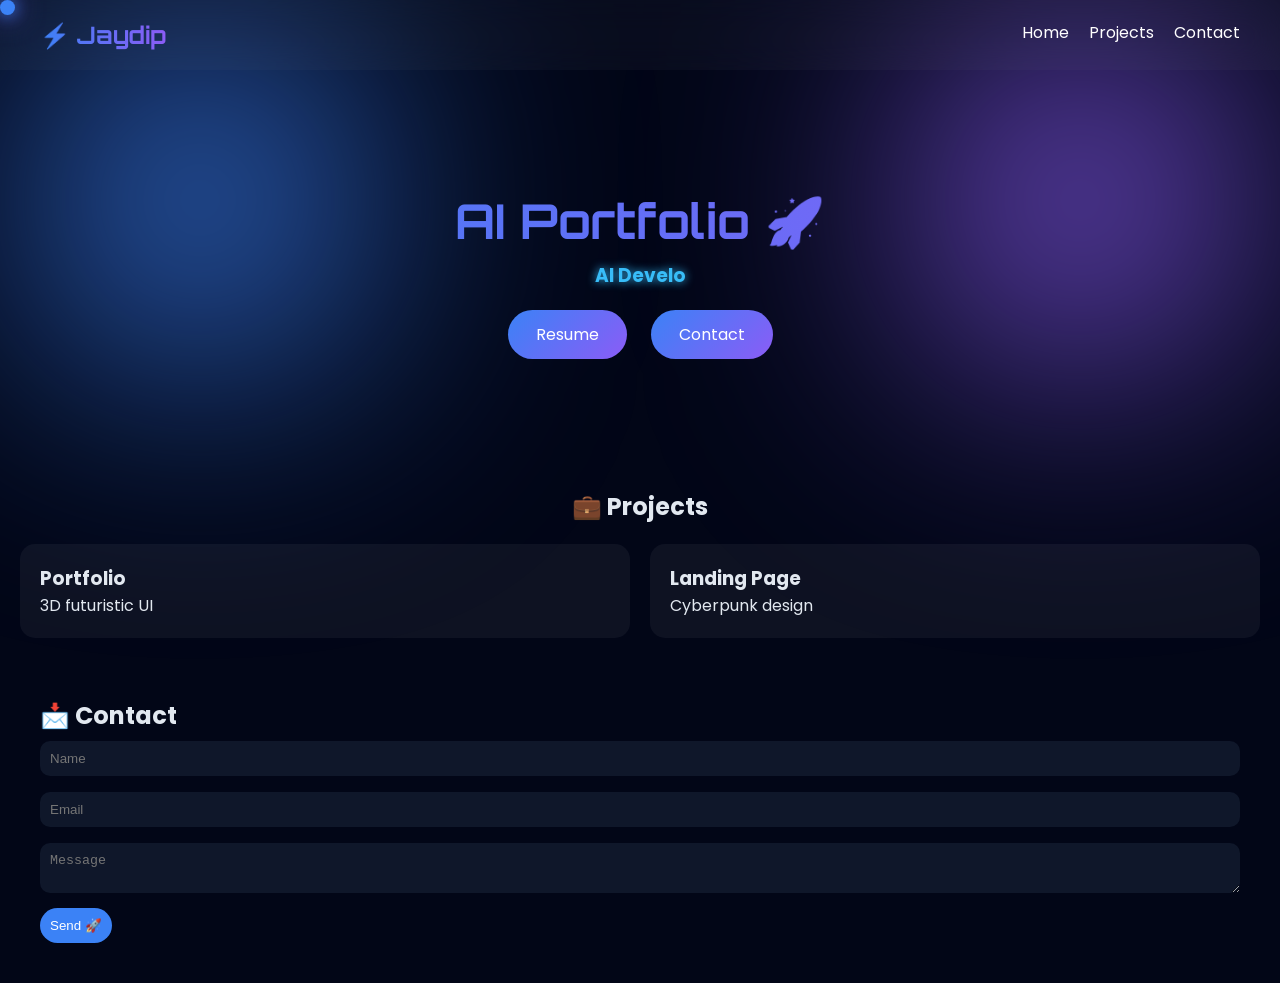
==== commit 6739a5e6: "Update index.html" ====
--- a/index.html
+++ b/index.html
@@ -3,54 +3,70 @@
 <head>
 <meta charset="UTF-8">
 <meta name="viewport" content="width=device-width, initial-scale=1.0">
-<title>Jaydip | Hacker Portfolio</title>
-
-<link href="https://fonts.googleapis.com/css2?family=Orbitron:wght@500&family=Share+Tech+Mono&display=swap" rel="stylesheet">
+<title>Jaydip AI Portfolio</title>
+
+<link href="https://fonts.googleapis.com/css2?family=Orbitron:wght@500&family=Poppins:wght@300;500&display=swap" rel="stylesheet">
 
 <style>
 
 *{margin:0;padding:0;box-sizing:border-box}
 
 body{
-font-family:'Share Tech Mono',monospace;
-background:#000;
-color:#00fff7;
+font-family:'Poppins',sans-serif;
+background:#020617;
+color:#e2e8f0;
 overflow-x:hidden;
 cursor:none;
 }
 
-/* MATRIX CANVAS */
-canvas{
-position:fixed;
-top:0;
-left:0;
-z-index:-2;
-}
-
 /* CURSOR */
 .cursor{
-width:12px;
-height:12px;
-background:#00fff7;
+width:15px;
+height:15px;
+border-radius:50%;
+background:#3b82f6;
 position:fixed;
-border-radius:50%;
 pointer-events:none;
-box-shadow:0 0 10px #00fff7,0 0 30px #8b5cf6;
 z-index:999;
+box-shadow:0 0 15px #3b82f6,0 0 30px #8b5cf6;
+}
+
+/* BACKGROUND ORBS */
+.orb{
+position:fixed;
+width:400px;
+height:400px;
+background:radial-gradient(circle,#3b82f6,transparent);
+filter:blur(120px);
+animation:float 10s infinite alternate;
+z-index:-1;
+}
+
+.orb2{
+right:0;
+background:radial-gradient(circle,#8b5cf6,transparent);
+animation-delay:3s;
+}
+
+@keyframes float{
+from{transform:translateY(0)}
+to{transform:translateY(-100px)}
 }
 
 /* NAV */
 nav{
 display:flex;
 justify-content:space-between;
-padding:20px;
-background:rgba(0,0,0,0.5);
-backdrop-filter:blur(10px);
+padding:20px 40px;
+backdrop-filter:blur(15px);
+background:rgba(255,255,255,0.03);
 }
 
 nav h2{
 font-family:'Orbitron';
-color:#00fff7;
+background:linear-gradient(90deg,#3b82f6,#8b5cf6);
+-webkit-background-clip:text;
+-webkit-text-fill-color:transparent;
 }
 
 nav ul{
@@ -60,7 +76,7 @@
 }
 
 nav a{
-color:#00fff7;
+color:white;
 text-decoration:none;
 }
 
@@ -71,104 +87,77 @@
 }
 
 #home h1{
+font-family:'Orbitron';
 font-size:48px;
-text-shadow:0 0 10px #00fff7,0 0 40px #8b5cf6;
-}
-
-/* GLITCH */
-.glitch{
-position:relative;
-color:#fff;
-}
-.glitch::before,.glitch::after{
-content:attr(data-text);
-position:absolute;
-left:0;
-}
-.glitch::before{
-animation:glitch1 1s infinite;
-color:#00fff7;
-}
-.glitch::after{
-animation:glitch2 1s infinite;
-color:#8b5cf6;
-}
-
-@keyframes glitch1{
-0%{left:2px}
-50%{left:-2px}
-100%{left:2px}
-}
-@keyframes glitch2{
-0%{left:-2px}
-50%{left:2px}
-100%{left:-2px}
+background:linear-gradient(90deg,#3b82f6,#8b5cf6);
+-webkit-background-clip:text;
+-webkit-text-fill-color:transparent;
+}
+
+#typing{
+color:#38bdf8;
+margin:10px 0;
+text-shadow:0 0 10px #38bdf8;
 }
 
 /* BUTTON */
 .btn{
 display:inline-block;
 margin:10px;
-padding:10px 25px;
-border-radius:20px;
-background:#00fff7;
-color:black;
+padding:12px 28px;
+border-radius:30px;
+background:linear-gradient(135deg,#3b82f6,#8b5cf6);
+color:white;
 text-decoration:none;
-transition:.3s;
+transition:.4s;
 }
 
 .btn:hover{
-box-shadow:0 0 20px #00fff7,0 0 40px #8b5cf6;
 transform:scale(1.1);
+box-shadow:0 0 20px #3b82f6,0 0 40px #8b5cf6;
 }
 
 /* 3D CARDS */
 .projects{
 display:grid;
-grid-template-columns:repeat(auto-fit,minmax(250px,1fr));
+grid-template-columns:repeat(auto-fit,minmax(260px,1fr));
 gap:20px;
 padding:20px;
 }
 
 .card{
-background:rgba(0,255,247,0.05);
+background:rgba(255,255,255,0.05);
+border-radius:15px;
 padding:20px;
-border-radius:10px;
 transform-style:preserve-3d;
 transition:.3s;
 }
 
 .card:hover{
-transform:rotateY(15deg) rotateX(10deg);
-box-shadow:0 20px 40px rgba(0,255,247,0.5);
-}
-
-/* TERMINAL STYLE */
-.terminal{
-background:black;
-padding:20px;
-border-radius:10px;
-margin:20px;
-font-size:14px;
-}
-
+transform:rotateY(10deg) rotateX(10deg) scale(1.05);
+box-shadow:0 20px 40px rgba(0,0,0,0.7);
+}
+
+/* CONTACT */
 input,textarea{
 width:100%;
-margin:5px 0;
+margin:8px 0;
 padding:10px;
-background:black;
-color:#00fff7;
-border:1px solid #00fff7;
+border-radius:10px;
+border:none;
+background:#0f172a;
+color:white;
 }
 
 button{
-margin-top:10px;
 padding:10px;
-background:#00fff7;
 border:none;
-cursor:pointer;
-}
-
+border-radius:20px;
+background:#3b82f6;
+color:white;
+}
+
+/* ANIMATION */
 .hidden{opacity:0;transform:translateY(30px)}
 .show{opacity:1;transform:translateY(0);transition:.6s}
 
@@ -177,11 +166,12 @@
 
 <body>
 
-<canvas id="matrix"></canvas>
 <div class="cursor"></div>
+<div class="orb"></div>
+<div class="orb orb2"></div>
 
 <nav>
-<h2>⚡ JAYDIP</h2>
+<h2>⚡ Jaydip</h2>
 <ul>
 <li><a href="#home">Home</a></li>
 <li><a href="#projects">Projects</a></li>
@@ -190,72 +180,42 @@
 </nav>
 
 <section id="home">
-<h1 class="glitch" data-text="HACKER MODE">HACKER MODE</h1>
-<p id="typing"></p>
-<a href="#" class="btn">Enter</a>
+<h1>AI Portfolio 🚀</h1>
+<h3 id="typing"></h3>
+<a href="#" class="btn">Resume</a>
+<a href="#contact" class="btn">Contact</a>
 </section>
 
 <section id="projects" class="hidden">
-<h2 style="text-align:center">PROJECTS</h2>
+<h2 style="text-align:center">💼 Projects</h2>
+
 <div class="projects">
-<div class="card">AI Portfolio</div>
-<div class="card">3D Website</div>
-<div class="card">Cyber UI</div>
+<div class="card">
+<h3>Portfolio</h3>
+<p>3D futuristic UI</p>
 </div>
+
+<div class="card">
+<h3>Landing Page</h3>
+<p>Cyberpunk design</p>
+</div>
+</div>
+
 </section>
 
-<section id="contact" class="hidden">
-<h2>CONTACT</h2>
-
-<div class="terminal">
-<p>> Send Message...</p>
+<section id="contact" class="hidden" style="padding:40px">
+<h2>📩 Contact</h2>
+
 <form>
-<input placeholder="Name">
-<input placeholder="Email">
+<input type="text" placeholder="Name">
+<input type="email" placeholder="Email">
 <textarea placeholder="Message"></textarea>
-<button>Send</button>
+<button>Send 🚀</button>
 </form>
-</div>
 
 </section>
 
 <script>
-
-/* MATRIX */
-const canvas=document.getElementById("matrix");
-const ctx=canvas.getContext("2d");
-
-canvas.height=window.innerHeight;
-canvas.width=window.innerWidth;
-
-let letters="01";
-letters=letters.split("");
-
-let fontSize=14;
-let columns=canvas.width/fontSize;
-let drops=[];
-
-for(let x=0;x<columns;x++) drops[x]=1;
-
-function draw(){
-ctx.fillStyle="rgba(0,0,0,0.05)";
-ctx.fillRect(0,0,canvas.width,canvas.height);
-
-ctx.fillStyle="#00fff7";
-ctx.font=fontSize+"px monospace";
-
-for(let i=0;i<drops.length;i++){
-let text=letters[Math.floor(Math.random()*letters.length)];
-ctx.fillText(text,i*fontSize,drops[i]*fontSize);
-
-if(drops[i]*fontSize>canvas.height && Math.random()>0.975)
-drops[i]=0;
-
-drops[i]++;
-}
-}
-
-setInterval(draw,33);
 
 /* CURSOR */
 const cursor=document.querySelector(".cursor");
@@ -265,7 +225,7 @@
 });
 
 /* TYPING */
-let t=["ACCESS GRANTED","LOADING AI SYSTEM","WELCOME DEVELOPER"];
+let t=["AI Developer","3D UI Designer","Future Creator"];
 let i=0,j=0,cur="",del=false;
 
 function type(){
@@ -277,7 +237,7 @@
 if(j==t[i].length) del=true;
 if(j==0 && del){del=false;i=(i+1)%t.length;}
 
-setTimeout(type,80);
+setTimeout(type,90);
 }
 type();
 
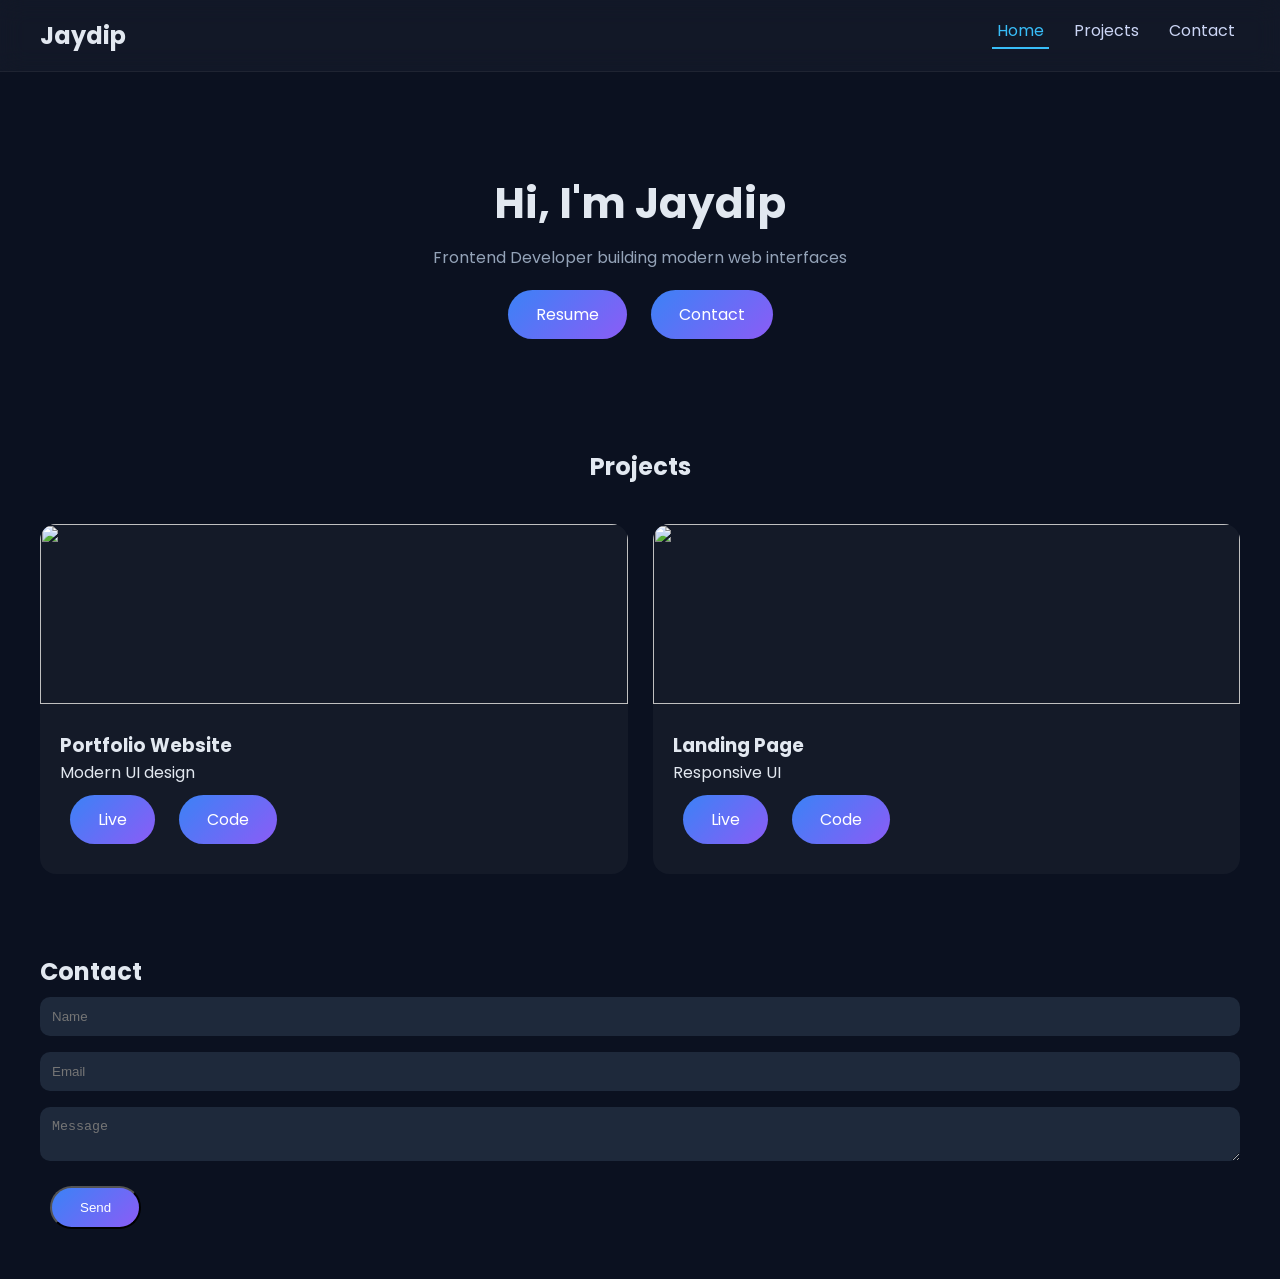
==== commit 9f841235: "Update index.html" ====
--- a/index.html
+++ b/index.html
@@ -3,70 +3,63 @@
 <head>
 <meta charset="UTF-8">
 <meta name="viewport" content="width=device-width, initial-scale=1.0">
-<title>Jaydip AI Portfolio</title>
-
-<link href="https://fonts.googleapis.com/css2?family=Orbitron:wght@500&family=Poppins:wght@300;500&display=swap" rel="stylesheet">
+<title>Jaydip | Portfolio</title>
+
+<link href="https://fonts.googleapis.com/css2?family=Poppins:wght@300;500;600&display=swap" rel="stylesheet">
 
 <style>
 
-*{margin:0;padding:0;box-sizing:border-box}
+*{margin:0;padding:0;box-sizing:border-box;scroll-behavior:smooth}
 
 body{
 font-family:'Poppins',sans-serif;
-background:#020617;
+background:#0b1120;
 color:#e2e8f0;
-overflow-x:hidden;
-cursor:none;
-}
-
-/* CURSOR */
-.cursor{
-width:15px;
-height:15px;
+}
+
+/* LOADER */
+.loader{
+position:fixed;
+width:100%;
+height:100%;
+background:#0b1120;
+display:flex;
+justify-content:center;
+align-items:center;
+z-index:999;
+}
+.loader div{
+width:40px;height:40px;
+border:4px solid #3b82f6;
+border-top:4px solid transparent;
 border-radius:50%;
+animation:spin 1s linear infinite;
+}
+@keyframes spin{
+100%{transform:rotate(360deg)}
+}
+
+/* PROGRESS BAR */
+.progress{
+position:fixed;
+top:0;
+left:0;
+height:4px;
 background:#3b82f6;
-position:fixed;
-pointer-events:none;
-z-index:999;
-box-shadow:0 0 15px #3b82f6,0 0 30px #8b5cf6;
-}
-
-/* BACKGROUND ORBS */
-.orb{
-position:fixed;
-width:400px;
-height:400px;
-background:radial-gradient(circle,#3b82f6,transparent);
-filter:blur(120px);
-animation:float 10s infinite alternate;
-z-index:-1;
-}
-
-.orb2{
-right:0;
-background:radial-gradient(circle,#8b5cf6,transparent);
-animation-delay:3s;
-}
-
-@keyframes float{
-from{transform:translateY(0)}
-to{transform:translateY(-100px)}
+width:0%;
+z-index:1000;
 }
 
 /* NAV */
 nav{
 display:flex;
 justify-content:space-between;
-padding:20px 40px;
-backdrop-filter:blur(15px);
+padding:18px 40px;
+position:sticky;
+top:0;
+backdrop-filter:blur(12px);
 background:rgba(255,255,255,0.03);
-}
-
-nav h2{
-font-family:'Orbitron';
-background:linear-gradient(90deg,#3b82f6,#8b5cf6);
--webkit-background-clip:text;
--webkit-text-fill-color:transparent;
+border-bottom:1px solid rgba(255,255,255,0.05);
 }
 
 nav ul{
@@ -76,28 +69,29 @@
 }
 
 nav a{
-color:white;
+color:#cbd5f5;
 text-decoration:none;
+padding:5px;
+}
+
+nav a.active{
+color:#38bdf8;
+border-bottom:2px solid #38bdf8;
 }
 
 /* HERO */
 #home{
 text-align:center;
-padding:120px 20px;
+padding:100px 20px;
 }
 
 #home h1{
-font-family:'Orbitron';
-font-size:48px;
-background:linear-gradient(90deg,#3b82f6,#8b5cf6);
--webkit-background-clip:text;
--webkit-text-fill-color:transparent;
-}
-
-#typing{
-color:#38bdf8;
+font-size:42px;
+}
+
+#home p{
+color:#94a3b8;
 margin:10px 0;
-text-shadow:0 0 10px #38bdf8;
 }
 
 /* BUTTON */
@@ -109,139 +103,154 @@
 background:linear-gradient(135deg,#3b82f6,#8b5cf6);
 color:white;
 text-decoration:none;
-transition:.4s;
+transition:.3s;
 }
 
 .btn:hover{
-transform:scale(1.1);
-box-shadow:0 0 20px #3b82f6,0 0 40px #8b5cf6;
-}
-
-/* 3D CARDS */
+transform:translateY(-3px);
+box-shadow:0 10px 25px rgba(59,130,246,0.4);
+}
+
+/* PROJECTS */
 .projects{
 display:grid;
-grid-template-columns:repeat(auto-fit,minmax(260px,1fr));
-gap:20px;
+grid-template-columns:repeat(auto-fit,minmax(280px,1fr));
+gap:25px;
+padding:40px;
+}
+
+.card{
+background:rgba(255,255,255,0.04);
+border-radius:16px;
+overflow:hidden;
+transition:.4s;
+}
+
+.card img{
+width:100%;
+height:180px;
+object-fit:cover;
+}
+
+.card:hover{
+transform:translateY(-10px);
+box-shadow:0 20px 40px rgba(0,0,0,0.6);
+}
+
+.card-content{
 padding:20px;
-}
-
-.card{
-background:rgba(255,255,255,0.05);
-border-radius:15px;
-padding:20px;
-transform-style:preserve-3d;
-transition:.3s;
-}
-
-.card:hover{
-transform:rotateY(10deg) rotateX(10deg) scale(1.05);
-box-shadow:0 20px 40px rgba(0,0,0,0.7);
 }
 
 /* CONTACT */
 input,textarea{
 width:100%;
 margin:8px 0;
-padding:10px;
+padding:12px;
 border-radius:10px;
 border:none;
-background:#0f172a;
+background:#1e293b;
 color:white;
 }
 
-button{
-padding:10px;
-border:none;
-border-radius:20px;
-background:#3b82f6;
-color:white;
-}
-
 /* ANIMATION */
-.hidden{opacity:0;transform:translateY(30px)}
-.show{opacity:1;transform:translateY(0);transition:.6s}
+.hidden{opacity:0;transform:translateY(40px)}
+.show{opacity:1;transform:translateY(0);transition:.7s}
 
 </style>
 </head>
 
 <body>
 
-<div class="cursor"></div>
-<div class="orb"></div>
-<div class="orb orb2"></div>
+<div class="loader"><div></div></div>
+<div class="progress"></div>
 
 <nav>
-<h2>⚡ Jaydip</h2>
+<h2>Jaydip</h2>
 <ul>
-<li><a href="#home">Home</a></li>
-<li><a href="#projects">Projects</a></li>
-<li><a href="#contact">Contact</a></li>
+<li><a href="#home" class="nav-link">Home</a></li>
+<li><a href="#projects" class="nav-link">Projects</a></li>
+<li><a href="#contact" class="nav-link">Contact</a></li>
 </ul>
 </nav>
 
 <section id="home">
-<h1>AI Portfolio 🚀</h1>
-<h3 id="typing"></h3>
+<h1>Hi, I'm Jaydip</h1>
+<p>Frontend Developer building modern web interfaces</p>
 <a href="#" class="btn">Resume</a>
 <a href="#contact" class="btn">Contact</a>
 </section>
 
 <section id="projects" class="hidden">
-<h2 style="text-align:center">💼 Projects</h2>
+<h2 style="text-align:center">Projects</h2>
 
 <div class="projects">
+
 <div class="card">
-<h3>Portfolio</h3>
-<p>3D futuristic UI</p>
+<img src="https://images.unsplash.com/photo-1518770660439-4636190af475?auto=format&fit=crop&w=800&q=80">
+<div class="card-content">
+<h3>Portfolio Website</h3>
+<p>Modern UI design</p>
+<a href="#" class="btn">Live</a>
+<a href="#" class="btn">Code</a>
+</div>
 </div>
 
 <div class="card">
+<img src="https://images.unsplash.com/photo-1498050108023-c5249f4df085?auto=format&fit=crop&w=800&q=80">
+<div class="card-content">
 <h3>Landing Page</h3>
-<p>Cyberpunk design</p>
-</div>
-</div>
-
+<p>Responsive UI</p>
+<a href="#" class="btn">Live</a>
+<a href="#" class="btn">Code</a>
+</div>
+</div>
+
+</div>
 </section>
 
 <section id="contact" class="hidden" style="padding:40px">
-<h2>📩 Contact</h2>
-
+<h2>Contact</h2>
 <form>
 <input type="text" placeholder="Name">
 <input type="email" placeholder="Email">
 <textarea placeholder="Message"></textarea>
-<button>Send 🚀</button>
+<button class="btn">Send</button>
 </form>
-
 </section>
 
 <script>
 
-/* CURSOR */
-const cursor=document.querySelector(".cursor");
-document.addEventListener("mousemove",e=>{
-cursor.style.top=e.clientY+"px";
-cursor.style.left=e.clientX+"px";
-});
-
-/* TYPING */
-let t=["AI Developer","3D UI Designer","Future Creator"];
-let i=0,j=0,cur="",del=false;
-
-function type(){
-if(!del && j<=t[i].length) cur=t[i].substring(0,j++);
-else if(del && j>=0) cur=t[i].substring(0,j--);
-
-document.getElementById("typing").innerHTML=cur;
-
-if(j==t[i].length) del=true;
-if(j==0 && del){del=false;i=(i+1)%t.length;}
-
-setTimeout(type,90);
-}
-type();
-
-/* SCROLL */
+/* LOADER */
+window.onload=()=>document.querySelector(".loader").style.display="none";
+
+/* SCROLL PROGRESS */
+window.addEventListener("scroll",()=>{
+let scrollTop=document.documentElement.scrollTop;
+let height=document.documentElement.scrollHeight-document.documentElement.clientHeight;
+document.querySelector(".progress").style.width=(scrollTop/height)*100+"%";
+});
+
+/* ACTIVE NAV */
+let sections=document.querySelectorAll("section");
+let navLinks=document.querySelectorAll(".nav-link");
+
+window.addEventListener("scroll",()=>{
+sections.forEach(sec=>{
+let top=window.scrollY;
+let offset=sec.offsetTop-100;
+let height=sec.offsetHeight;
+let id=sec.getAttribute("id");
+
+if(top>=offset && top<offset+height){
+navLinks.forEach(link=>{
+link.classList.remove("active");
+document.querySelector(`nav a[href*=${id}]`).classList.add("active");
+});
+}
+});
+});
+
+/* SCROLL ANIMATION */
 let obs=new IntersectionObserver(e=>{
 e.forEach(x=>{
 if(x.isIntersecting){
